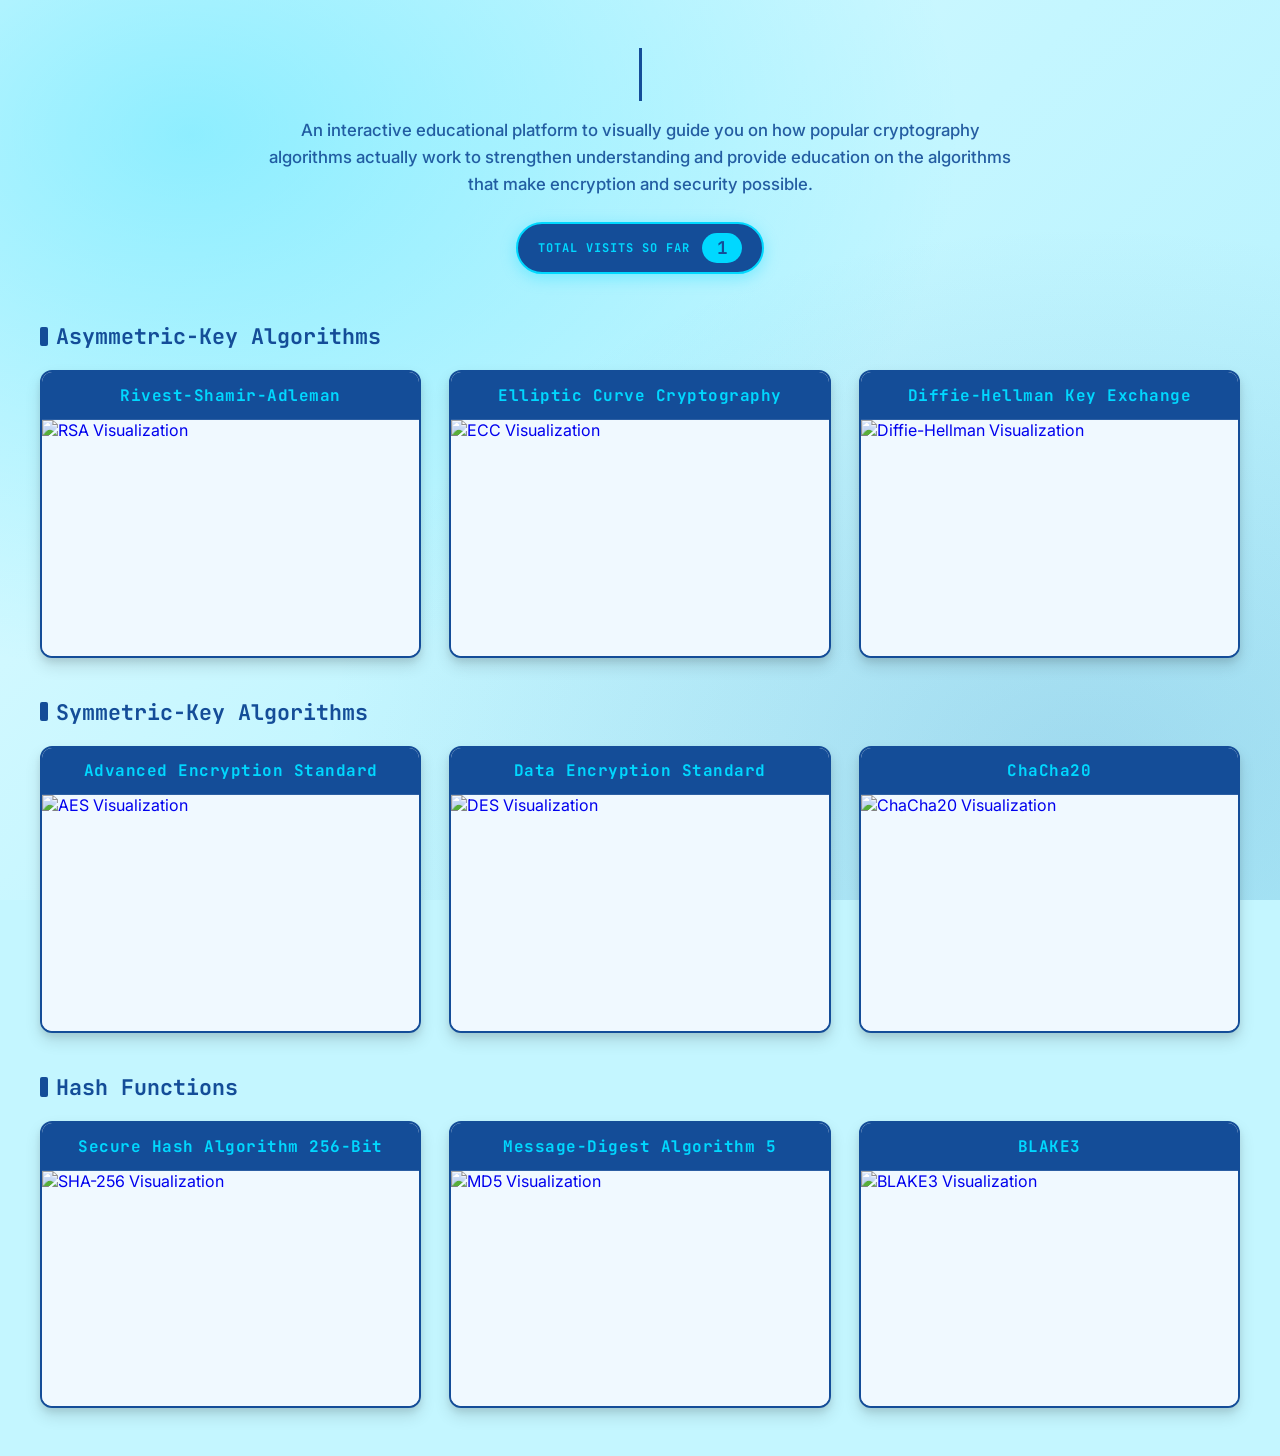
==== index.html @ eeede211 "Add files via upload" ====
<!DOCTYPE html>
<html lang="en">
<head>
    <meta charset="UTF-8">
    <meta name="viewport" content="width=device-width, initial-scale=1.0">
    <title>Cryptography Algorithm Visualizers</title>
    <link rel="preconnect" href="https://fonts.googleapis.com">
    <link rel="preconnect" href="https://fonts.gstatic.com" crossorigin>
    <link href="https://fonts.googleapis.com/css2?family=Inter:wght@400;500;600;700&family=JetBrains+Mono:wght@400;500;700&display=swap" rel="stylesheet">
    <link rel="stylesheet" href="style.css">
</head>
<body>
    <header class="header">
        <h1 class="typewriter1-title">Cryptography Algorithm Visualizers</h1>
        <p class="header-description">
            An interactive educational platform to visually guide you on how popular cryptography algorithms actually work to strengthen understanding and provide education on the algorithms that make encryption and security possible.
        </p>

        <!-- Total Visits Counter Badge -->
        <div class="visitor-counter">
            <span class="counter-label">TOTAL VISITS SO FAR</span>
            <span class="counter-number" id="visit-count">...</span>
        </div>
    </header>

    <main class="main-container">
        <section class="section">
            <h2 class="section-title">Asymmetric-Key Algorithms</h2>
            <div class="grid-container">
                <a href="RSA/rsa.html" class="card">
                    <div class="card-label">Rivest-Shamir-Adleman</div>
                    <img src="RSA/RSA.PNG" alt="RSA Visualization">
                </a>
                <a href="ECC/ecc.html" class="card">
                    <div class="card-label">Elliptic Curve Cryptography</div>
                    <img src="ECC/ECC.PNG" alt="ECC Visualization">
                </a>
                <a href="DiffieHelman/diffiehelman.html" class="card">
                    <div class="card-label">Diffie-Hellman Key Exchange</div>
                    <img src="DiffieHelman/DiffieHelman.PNG" alt="Diffie-Hellman Visualization">
                </a>
            </div>
        </section>

        <section class="section">
            <h2 class="section-title">Symmetric-Key Algorithms</h2>
            <div class="grid-container">
                <a href="AES/aes.html" class="card">
                    <div class="card-label">Advanced Encryption Standard</div>
                    <img src="AES/AES.PNG" alt="AES Visualization">
                </a>
                <a href="DES/des.html" class="card">
                    <div class="card-label">Data Encryption Standard</div>
                    <img src="DES/DES.PNG" alt="DES Visualization">
                </a>
                <a href="ChaCha20/chacha20.html" class="card">
                    <div class="card-label">ChaCha20</div>
                    <img src="ChaCha20/ChaCha20.PNG" alt="ChaCha20 Visualization">
                </a>
            </div>
        </section>

        <section class="section">
            <h2 class="section-title">Hash Functions</h2>
            <div class="grid-container">
                <a href="SHA256/sha256.html" class="card">
                    <div class="card-label">Secure Hash Algorithm 256-Bit</div>
                    <img src="SHA256/SHA256.PNG" alt="SHA-256 Visualization">
                </a>
                <a href="MD5/md5.html" class="card">
                    <div class="card-label">Message-Digest Algorithm 5</div>
                    <img src="MD5/MD5.PNG" alt="MD5 Visualization">
                </a>
                <a href="BLAKE3/blake3.html" class="card">
                    <div class="card-label">BLAKE3</div>
                    <img src="BLAKE3/BLAKE3.PNG" alt="BLAKE3 Visualization">
                </a>
            </div>
        </section>
    </main>

    <!-- Script to fetch and display actual visit count -->
    <script>
    const namespace = "novrelyaclara";
    const key = "Cryptography-Algorithm-Visualizers";

    // Hit the endpoint to increment and fetch the counter
    fetch(`https://v3.counterapi.dev/v1/${namespace}/${key}/up`)
        .then(res => res.json())
        .then(data => {
            if (data && data.count !== undefined) {
                document.getElementById('visit-count').innerText = data.count.toLocaleString();
            } else {
                document.getElementById('visit-count').innerText = '1';
            }
        })
        .catch(err => {
            console.error('Error loading view count:', err);
            document.getElementById('visit-count').innerText = '1';
        });
</script>
</body>
</html>
---- style.css ----
/* --- Root Variables --- */
:root {
    --bg-gradient: linear-gradient(135deg, #c4f6ff 0%, #e0f9ff 45%, #a8edeb 100%);
    --card-bg: #ffffff;
    --primary-blue: #144d98;
    --accent-cyan: #00d8ff;
    --text-dark: #000000;
    --border-color: #144d98;
    --accent-success: #00d8ff;
    --accent-error: #dc2626;
    --shadow-card: 0 8px 16px rgba(0, 0, 0, 0.12), 0 4px 6px rgba(0, 0, 0, 0.08);
    --shadow-hover: 0 16px 28px rgba(20, 77, 152, 0.25), 0 6px 12px rgba(0, 0, 0, 0.12);
}

/* --- Global Resets & Typography --- */
* {
    box-sizing: border-box;
    margin: 0;
    padding: 0;
}

body {
    background-color: #c4f6ff;
    background-image:
        radial-gradient(at 15% 15%, rgba(0, 216, 255, 0.35) 0px, transparent 50%),
        radial-gradient(at 85% 85%, rgba(20, 77, 152, 0.15) 0px, transparent 50%),
        linear-gradient(135deg, #e3fbff 0%, #c4f6ff 50%, #b2f1fd 100%);
    background-attachment: fixed;
    color: var(--text-dark);
    font-family: 'Inter', -apple-system, BlinkMacSystemFont, sans-serif;
    padding: 3rem 1.5rem;
    min-height: 100vh;
}

h1, h2, h3, .card-label, .btn-nav, .btn-reset, code, .typewriter1-title, .typewriter2-title, .typewriter3-title, .typewriter4-title, typewriter5-title {
    font-family: 'JetBrains Mono', monospace;
}

h1 {
    font-size: clamp(1.8rem, 3vw, 2.5rem);
    color: var(--primary-blue);
    font-weight: 700;
}

/* --- Layout Containers --- */
.main-container,
.flowchart-container {
    max-width: 1200px;
    margin: 0 auto;
    display: flex;
    flex-direction: column;
    gap: 2.5rem;
}

.section {
    display: flex;
    flex-direction: column;
}

.grid-container {
    display: grid;
    grid-template-columns: repeat(3, 1fr);
    gap: 1.75rem;
}

.section-title {
    font-style: normal;
    font-size: 1.35rem;
    font-weight: 700;
    margin-bottom: 1.25rem;
    color: var(--primary-blue);
    display: flex;
    align-items: center;
    gap: 0.5rem;
}

.section-title::before {
    content: '';
    display: inline-block;
    width: 8px;
    height: 1.2rem;
    background-color: var(--primary-blue);
    border-radius: 2px;
}

/* --- Header & Typewriter Header --- */
.header {
    display: flex;
    flex-direction: column;
    align-items: center;
    text-align: center;
    gap: 16px;
    margin-bottom: 3rem;
    max-width: 900px;
    margin-left: auto;
    margin-right: auto;
}

.header-description {
    font-size: 1.05rem;
    line-height: 1.6;
    color: var(--primary-blue);
    max-width: 750px;
    opacity: 0.9;
    font-weight: 500;
}

.header-buttons {
    display: flex;
    gap: 12px;
    justify-content: center;
}

.typewriter1-title {
    font-size: clamp(1.6rem, 3.2vw, 2.5rem);
    color: var(--primary-blue);
    font-weight: 700;
    white-space: nowrap;
    overflow: hidden;
    border-right: 3px solid var(--primary-blue);
    width: 0;
    animation:
        typing1 5s steps(34) infinite alternate,
        blink-caret 0.75s step-end infinite;
}

@keyframes typing1 {
    0% { width: 0; }
    40%, 85% { width: 34ch; }
    100% { width: 0; }
}

.typewriter2-title {
    font-size: clamp(1.6rem, 3.2vw, 2.5rem);
    color: var(--primary-blue);
    font-weight: 700;
    white-space: nowrap;
    overflow: hidden;
    border-right: 3px solid var(--primary-blue);
    width: 0;
    animation:
        typing2 5s steps(14) infinite alternate,
        blink-caret 0.75s step-end infinite;
}

@keyframes typing2 {
    0% { width: 0; }
    40%, 85% { width: 14ch; }
    100% { width: 0; }
}

.typewriter3-title {
    font-size: clamp(1.6rem, 3.2vw, 2.5rem);
    color: var(--primary-blue);
    font-weight: 700;
    white-space: nowrap;
    overflow: hidden;
    border-right: 3px solid var(--primary-blue);
    width: 0;
    animation:
        typing3 5s steps(17) infinite alternate,
        blink-caret 0.75s step-end infinite;
}

@keyframes typing3 {
    0% { width: 0; }
    40%, 85% { width: 17ch; }
    100% { width: 0; }
}

.typewriter4-title {
    font-size: clamp(1.6rem, 3.2vw, 2.5rem);
    color: var(--primary-blue);
    font-weight: 700;
    white-space: nowrap;
    overflow: hidden;
    border-right: 3px solid var(--primary-blue);
    width: 0;
    animation:
        typing4 5s steps(25) infinite alternate,
        blink-caret 0.75s step-end infinite;
}

@keyframes typing4 {
    0% { width: 0; }
    40%, 85% { width: 25ch; }
    100% { width: 0; }
}

.typewriter5-title {
    font-size: clamp(1.6rem, 3.2vw, 2.5rem);
    color: var(--primary-blue);
    font-weight: 700;
    white-space: nowrap;
    overflow: hidden;
    border-right: 3px solid var(--primary-blue);
    width: 0;
    animation:
        typing5 5s steps(19) infinite alternate,
        blink-caret 0.75s step-end infinite;
}

@keyframes typing5 {
    0% { width: 0; }
    40%, 85% { width: 19ch; }
    100% { width: 0; }
}

@keyframes blink-caret {
    from, to { border-color: transparent; }
    50% { border-color: var(--primary-blue); }
}

/* --- Standard Nav & Utility Buttons --- */
.btn-nav,
.btn-reset {
    background-color: var(--primary-blue);
    color: var(--accent-cyan);
    border: 2px solid var(--primary-blue);
    padding: 0.6rem 1.2rem;
    border-radius: 8px;
    font-weight: bold;
    font-size: 0.85rem;
    text-decoration: none;
    cursor: pointer;
    transition: all 0.25s cubic-bezier(0.4, 0, 0.2, 1);
    display: inline-flex;
    align-items: center;
    justify-content: center;
}

.btn-nav:hover,
.btn-reset:hover {
    background-color: var(--accent-cyan);
    color: var(--primary-blue);
    box-shadow: 0 4px 12px rgba(0, 216, 255, 0.3);
}

/* --- Navigation Cards --- */
.card {
    display: flex;
    flex-direction: column;
    text-decoration: none;
    border-radius: 12px;
    overflow: hidden;
    background-color: var(--card-bg);
    border: 2px solid var(--primary-blue);
    box-shadow: var(--shadow-card);
    transform: translateY(0);
    transition: transform 0.3s cubic-bezier(0.4, 0, 0.2, 1), box-shadow 0.3s cubic-bezier(0.4, 0, 0.2, 1), border-color 0.3s ease;
    cursor: pointer;
}

.card img {
    width: 100%;
    height: auto;
    aspect-ratio: 16 / 10;
    object-fit: cover;
    display: block;
    background-color: #f0f9ff;
}

.card:hover {
    transform: translateY(-6px);
    box-shadow: var(--shadow-hover);
    border-color: var(--accent-cyan);
}

.card:active {
    transform: translateY(-2px);
    box-shadow: 0 6px 12px rgba(0, 0, 0, 0.15);
}

.card-label {
    background-color: var(--primary-blue);
    color: var(--accent-cyan);
    font-size: 1rem;
    font-weight: 700;
    text-align: center;
    padding: 0.8rem 0.75rem;
    letter-spacing: 0.5px;
    transition: background-color 0.3s ease, color 0.3s ease;
    border-bottom: 1px solid rgba(255, 255, 255, 0.1);
}

.card:hover .card-label {
    background-color: var(--accent-cyan);
    color: var(--primary-blue);
}

/* --- Flowchart Cards --- */
.flow-card {
    background: var(--card-bg);
    border-radius: 12px;
    padding: 2rem;
    width: 100%;
    box-shadow: var(--shadow-card);
    border: 2px solid var(--primary-blue);
    position: relative;
    display: flex;
    flex-direction: column;
    align-items: center;
    text-align: center;
    transition: transform 0.3s ease, box-shadow 0.3s ease, opacity 0.3s ease;
}

.flow-card.active {
    border-color: var(--primary-blue);
}

.flow-card.completed {
    border-color: var(--accent-success);
}

.flow-card.locked {
    opacity: 0.6;
    pointer-events: none;
    filter: grayscale(0.4);
}

.card-badge {
    position: absolute;
    top: 1rem;
    right: 1.2rem;
    background: var(--primary-blue);
    color: var(--accent-cyan);
    font-size: 0.75rem;
    font-weight: bold;
    padding: 0.3rem 0.6rem;
    border-radius: 6px;
}

.flow-card.completed .card-badge {
    background: var(--accent-success);
    color: #ffffff;
}

.flow-card h2 {
    font-size: 1.3rem;
    color: var(--primary-blue);
    margin-bottom: 0.5rem;
    text-align: center;
}

.hint {
    font-size: 0.85rem;
    color: #334155;
    margin-bottom: 1.2rem;
    text-align: center;
}

/* --- Inputs & Interactive Fields --- */
.input-group {
    display: flex;
    gap: 1rem;
    width: 100%;
    justify-content: center;
    margin-bottom: 0.5rem;
}

.field {
    display: flex;
    flex-direction: column;
    align-items: center;
    width: 100%;
    margin-bottom: 1.2rem;
}

.field label {
    font-size: 0.85rem;
    font-weight: bold;
    margin-bottom: 0.5rem;
    color: var(--primary-blue);
    text-align: center;
}

.field input {
    width: 100%;
    padding: 0.75rem;
    border: 2px solid var(--primary-blue);
    border-radius: 8px;
    font-size: 1rem;
    outline: none;
    background-color: #f8fafc;
    color: var(--text-dark);
    text-align: center;
    transition: border-color 0.2s, background-color 0.2s;
}

.field input:focus {
    background-color: #ffffff;
    border-color: var(--accent-cyan);
}

.btn-step {
    width: 100%;
    background-color: var(--primary-blue);
    color: var(--accent-cyan);
    border: none;
    padding: 0.85rem;
    border-radius: 8px;
    font-size: 0.95rem;
    font-weight: bold;
    cursor: pointer;
    letter-spacing: 0.5px;
    transition: background-color 0.3s ease, color 0.3s ease;
}

.btn-step:hover:not(:disabled) {
    background-color: var(--accent-cyan);
    color: var(--primary-blue);
}

.btn-step:disabled {
    background-color: #94a3b8;
    color: #f1f5f9;
    cursor: not-allowed;
}

/* --- Flowchart Connectors --- */
.flow-connector {
    font-size: 1.8rem;
    font-weight: bold;
    color: var(--primary-blue);
    margin: 0.2rem 0;
    line-height: 1;
    text-align: center;
    transition: color 0.3s ease;
}

.flow-connector.active {
    color: var(--accent-success);
}

/* --- Output Display Boxes --- */
.step-output {
    display: none;
    width: 100%;
    margin-top: 1.2rem;
    padding: 1rem;
    border-radius: 8px;
    background-color: #e0f2fe;
    border: 2px solid var(--primary-blue);
    font-size: 0.88rem;
    line-height: 1.6;
    color: var(--text-dark);
    text-align: center;
}

.step-output.error {
    background-color: #fef2f2;
    border-color: var(--accent-error);
    color: var(--accent-error);
    font-weight: bold;
}

/* --- Success Banner --- */
.success-banner {
    background-color: var(--primary-blue);
    color: #ffffff;
    width: 100%;
    border-radius: 12px;
    padding: 1.2rem 1.5rem;
    margin: 1rem 0;
    text-align: center;
    font-weight: bold;
    box-shadow: var(--shadow-card);
    border: 2px solid var(--accent-cyan);
    display: flex;
    flex-direction: column;
    align-items: center;
}

.success-banner.hidden {
    display: none;
}

.key-display {
    display: flex;
    justify-content: center;
    align-items: center;
    margin-top: 0.8rem;
    font-weight: normal;
    font-size: 0.85rem;
    flex-wrap: wrap;
    gap: 1rem;
    width: 100%;
}

.key-display code {
    background: var(--accent-cyan);
    color: var(--primary-blue);
    padding: 0.2rem 0.6rem;
    border-radius: 4px;
    font-weight: bold;
}

/* --- Character Encryption Pipeline Grid --- */
.pipeline-grid {
    display: flex;
    flex-wrap: wrap;
    gap: 12px;
    margin-top: 10px;
    justify-content: center;
}

.char-card {
    border: 1px solid #ddd;
    border-radius: 8px;
    padding: 10px;
    background-color: #f9f9f9;
    text-align: center;
    min-width: 120px;
}

.char-header {
    font-size: 1.2rem;
    font-weight: bold;
    color: #333;
}

.char-arrow {
    font-size: 0.8rem;
    color: #666;
    margin: 4px 0;
}

.char-cipher {
    background-color: #e3f2fd;
    padding: 4px;
    border-radius: 4px;
}

/* --- Media Queries --- */
@media (max-width: 992px) {
    .grid-container {
        grid-template-columns: repeat(2, 1fr);
    }
}

@media (max-width: 640px) {
    .grid-container {
        grid-template-columns: 1fr;
        gap: 1.25rem;
    }

    body {
        padding: 2rem 1rem;
    }

    .input-group {
        flex-direction: column;
        gap: 0;
    }
}

/* --- Visitor Counter Badge --- */
.visitor-counter {
    display: inline-flex;
    align-items: center;
    gap: 0.75rem;
    background-color: var(--primary-blue);
    color: #ffffff;
    padding: 0.6rem 1.25rem;
    border-radius: 50px;
    border: 2px solid var(--accent-cyan);
    box-shadow: 0 4px 15px rgba(0, 216, 255, 0.35);
    margin-top: 0.5rem;
    transition: transform 0.3s ease, box-shadow 0.3s ease;
}

.visitor-counter:hover {
    transform: translateY(-2px);
    box-shadow: 0 6px 20px rgba(0, 216, 255, 0.5);
}

.counter-label {
    font-family: 'JetBrains Mono', monospace;
    font-size: 0.75rem;
    font-weight: 700;
    letter-spacing: 1px;
    color: var(--accent-cyan);
    text-transform: uppercase;
}

.counter-number {
    font-family: 'JetBrains Mono', monospace;
    font-size: 1.1rem;
    font-weight: 700;
    background-color: var(--accent-cyan);
    color: var(--primary-blue);
    padding: 0.2rem 0.6rem;
    border-radius: 20px;
    min-width: 2.5rem;
    text-align: center;
}

/* --- Reusable Cryptography Flowchart & Note Box Styles --- */

.algo-overview {
    display: flex;
    flex-direction: column;
    align-items: center;
    gap: 1.5rem;
    width: 100%;
    margin-top: 0.5rem;
}

.algo-diagram {
    display: flex;
    align-items: center;
    justify-content: center;
    gap: 1rem;
    width: 100%;
    max-width: 900px;
    background-color: rgba(255, 255, 255, 0.6);
    backdrop-filter: blur(8px);
    border: 2px solid var(--primary-blue);
    border-radius: 12px;
    padding: 1.25rem 1rem;
    box-shadow: var(--shadow-card);
}

.algo-node {
    flex: 1;
    display: flex;
    align-items: center;
    gap: 0.75rem;
    background: var(--card-bg);
    border: 1.5px solid var(--primary-blue);
    padding: 0.85rem 1rem;
    border-radius: 8px;
    text-align: left;
    transition: transform 0.25s ease, box-shadow 0.25s ease;
}

.algo-node:hover {
    transform: translateY(-2px);
    border-color: var(--accent-cyan);
    box-shadow: 0 4px 12px rgba(20, 77, 152, 0.15);
}

.algo-node-step {
    font-family: 'JetBrains Mono', monospace;
    font-size: 0.85rem;
    font-weight: 800;
    background-color: var(--primary-blue);
    color: var(--accent-cyan);
    padding: 0.35rem 0.55rem;
    border-radius: 6px;
    line-height: 1;
}

.algo-node-text strong {
    display: block;
    font-size: 0.88rem;
    color: var(--primary-blue);
    margin-bottom: 0.2rem;
}

.algo-node-text p {
    font-size: 0.75rem;
    color: #334155;
    line-height: 1.35;
    margin: 0;
}

.algo-arrow {
    font-family: 'JetBrains Mono', monospace;
    font-size: 1.25rem;
    font-weight: bold;
    color: var(--primary-blue);
    user-select: none;
}

/* Inline Info / Math Note Boxes */
.math-note-box {
    background-color: #f8fafc;
    border-left: 4px solid var(--primary-blue);
    padding: 12px 16px;
    margin-bottom: 1.2rem;
    border-radius: 0 8px 8px 0;
    font-size: 0.88rem;
    text-align: left;
    width: 100%;
    color: var(--text-dark);
}

.math-note-box p {
    margin: 6px 0 0 0;
    line-height: 1.5;
    color: #334155;
}

.math-note-box code {
    background-color: #e0f2fe;
    color: var(--primary-blue);
    padding: 2px 6px;
    border-radius: 4px;
    font-size: 0.82rem;
}

/* Character Transformation Pipeline */
.crypto-pipeline {
    display: flex;
    flex-wrap: wrap;
    gap: 12px;
    margin-top: 10px;
    justify-content: center;
}

/* Responsive adjustments for mobile screens */
@media (max-width: 820px) {
    .algo-diagram {
        flex-direction: column;
        gap: 0.75rem;
    }

    .algo-arrow {
        transform: rotate(90deg);
        margin: -0.25rem 0;
    }

    .algo-node {
        width: 100%;
    }
}
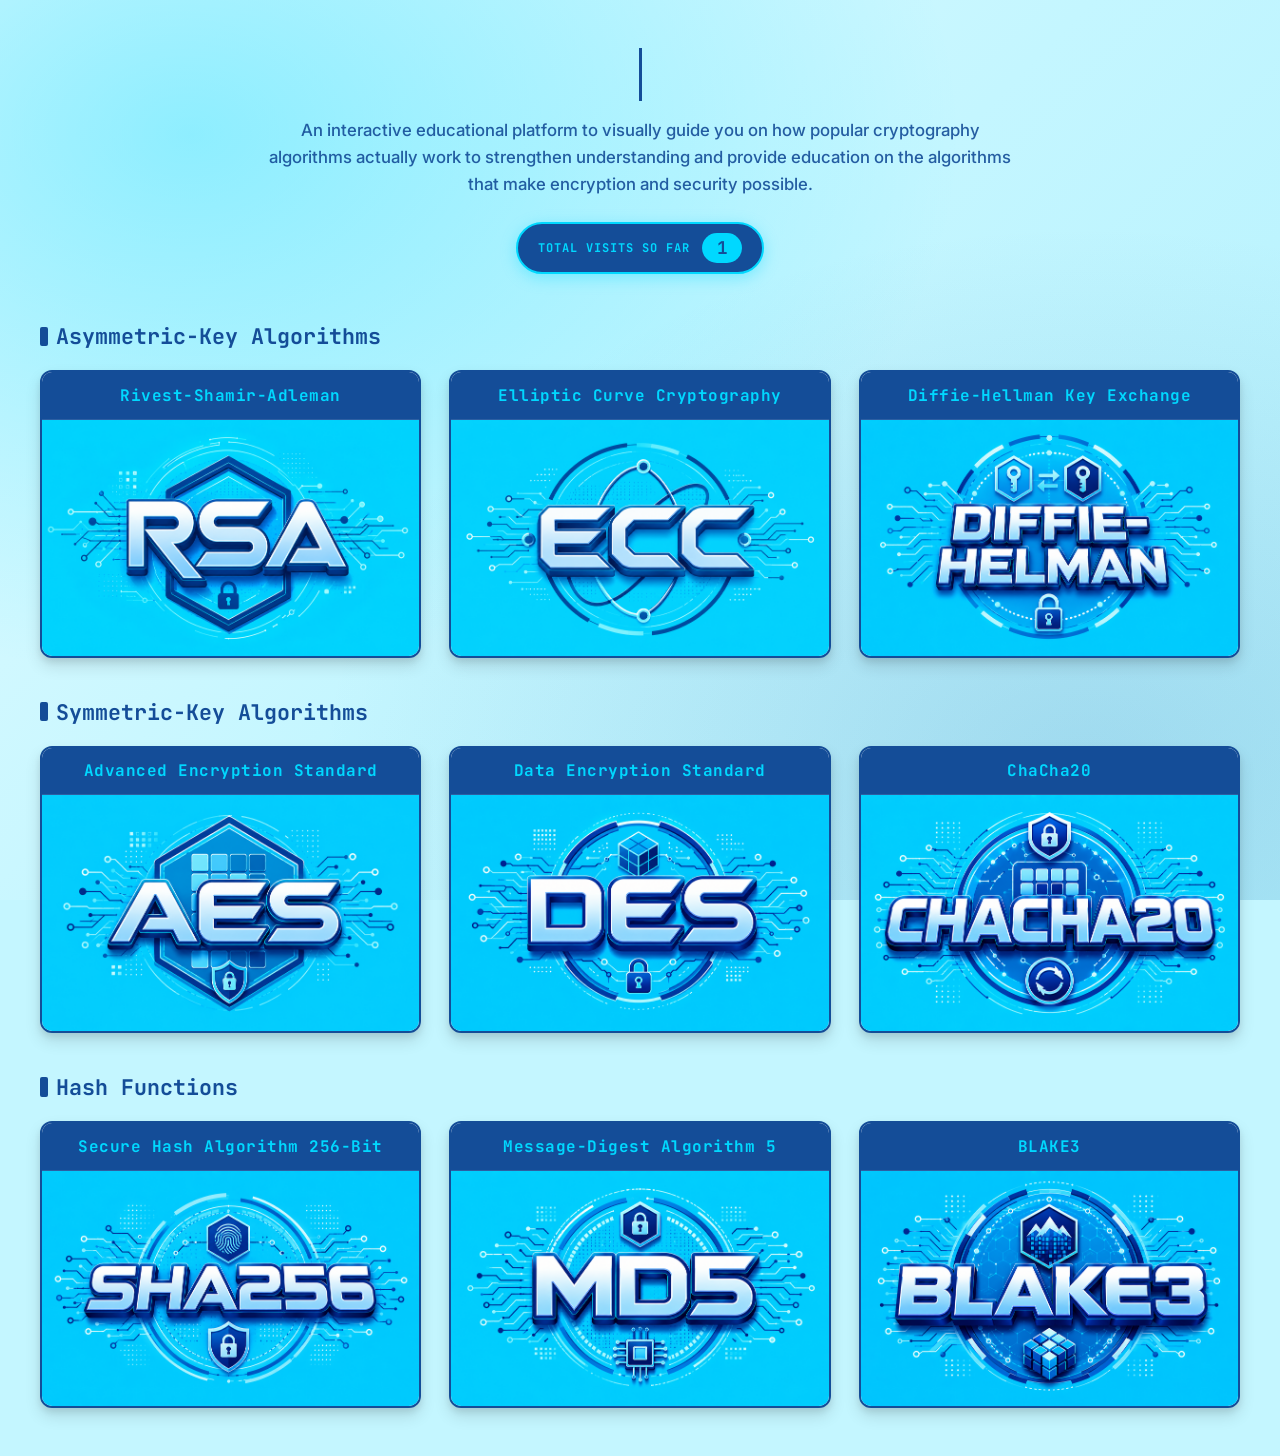
==== commit eb2a5811: "Add files via upload" ====
--- a/index.html
+++ b/index.html
@@ -4,6 +4,7 @@
     <meta charset="UTF-8">
     <meta name="viewport" content="width=device-width, initial-scale=1.0">
     <title>Cryptography Algorithm Visualizers</title>
+    <link class="icon" rel="icon" type="image/x-icon" href="favicon.ico" />
     <link rel="preconnect" href="https://fonts.googleapis.com">
     <link rel="preconnect" href="https://fonts.gstatic.com" crossorigin>
     <link href="https://fonts.googleapis.com/css2?family=Inter:wght@400;500;600;700&family=JetBrains+Mono:wght@400;500;700&display=swap" rel="stylesheet">
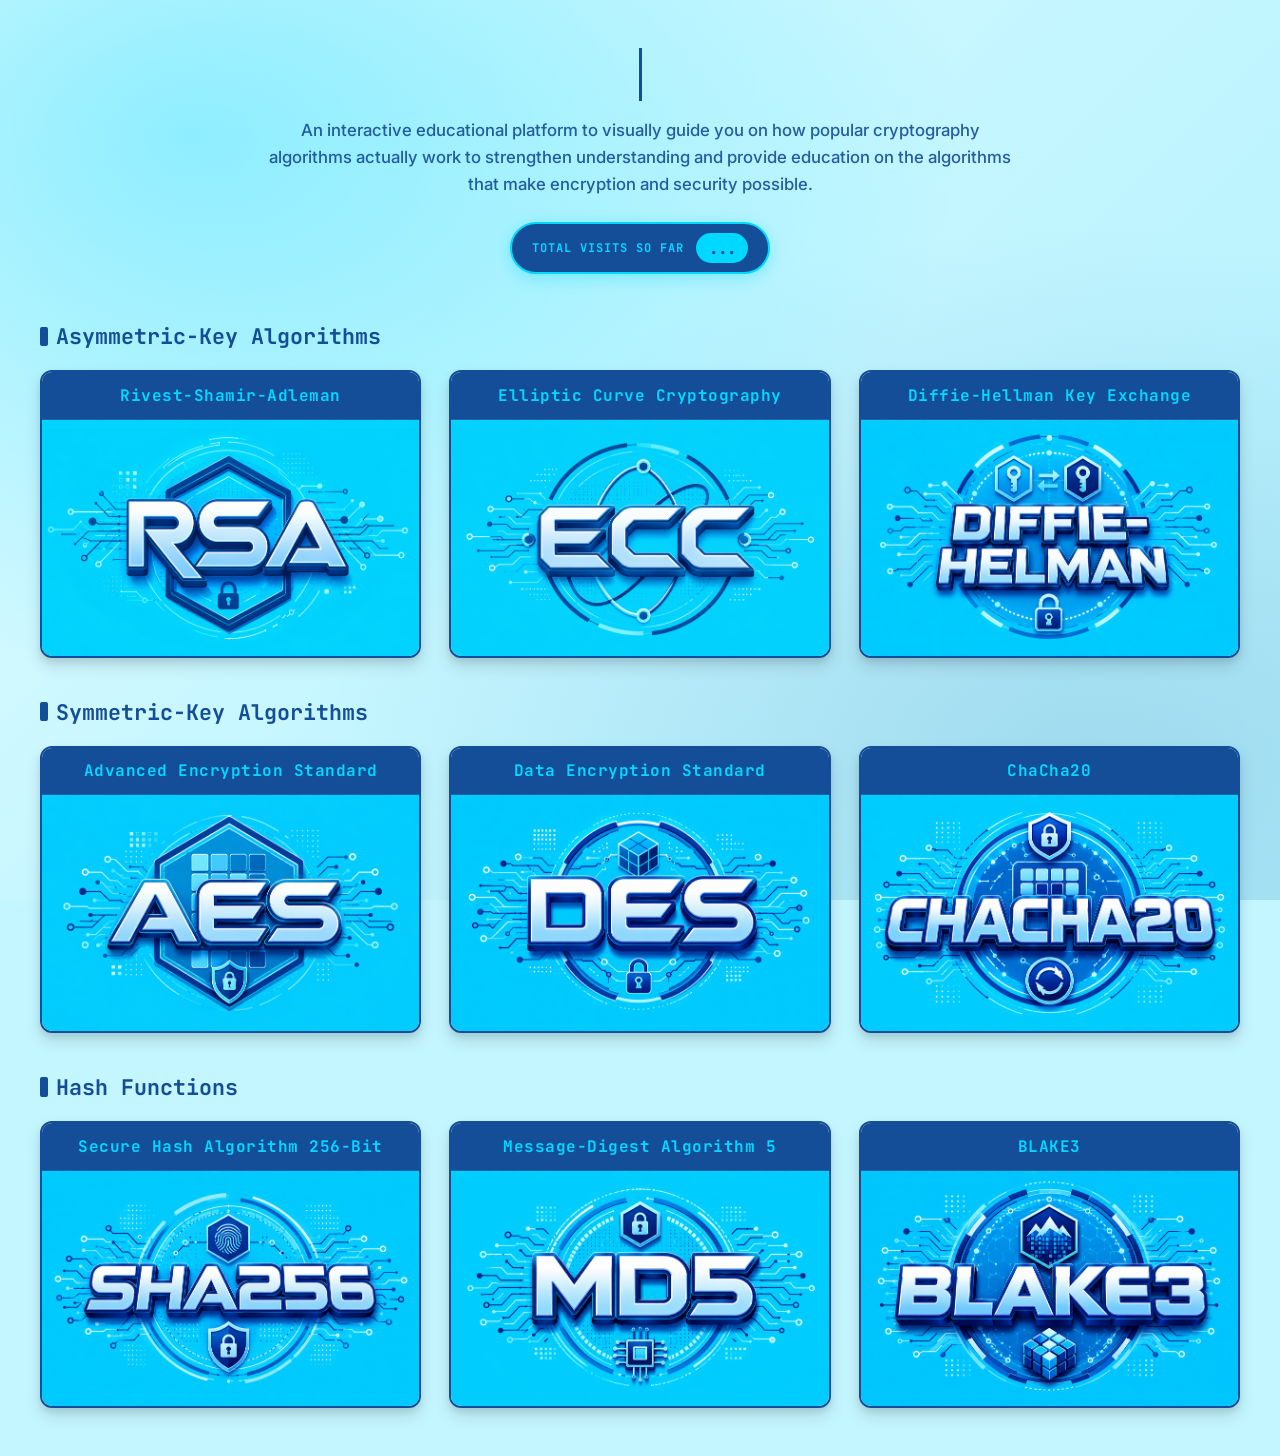
==== commit e5d61759: "Update index.html" ====
--- a/index.html
+++ b/index.html
@@ -86,19 +86,21 @@
     const key = "Cryptography-Algorithm-Visualizers";
 
     // Hit the endpoint to increment and fetch the counter
-    fetch(`https://v3.counterapi.dev/v1/${namespace}/${key}/up`)
-        .then(res => res.json())
-        .then(data => {
-            if (data && data.count !== undefined) {
-                document.getElementById('visit-count').innerText = data.count.toLocaleString();
-            } else {
-                document.getElementById('visit-count').innerText = '1';
-            }
-        })
-        .catch(err => {
-            console.error('Error loading view count:', err);
-            document.getElementById('visit-count').innerText = '1';
-        });
+    fetch(`https://api.counterapi.dev/v1/${namespace}/${key}/up`)
+    .then(res => res.json())
+    .then(data => {
+        // CounterAPI returns `value` or `data.up_count`
+        const currentCount = data.value ?? data.data?.up_count ?? data.count;
+
+        if (currentCount !== undefined) {
+            document.getElementById('visit-count').innerText = Number(currentCount).toLocaleString();
+        } else {
+            console.warn('Unexpected API response structure:', data);
+        }
+    })
+    .catch(err => {
+        console.error('Error loading view count:', err);
+    });
 </script>
 </body>
 </html>
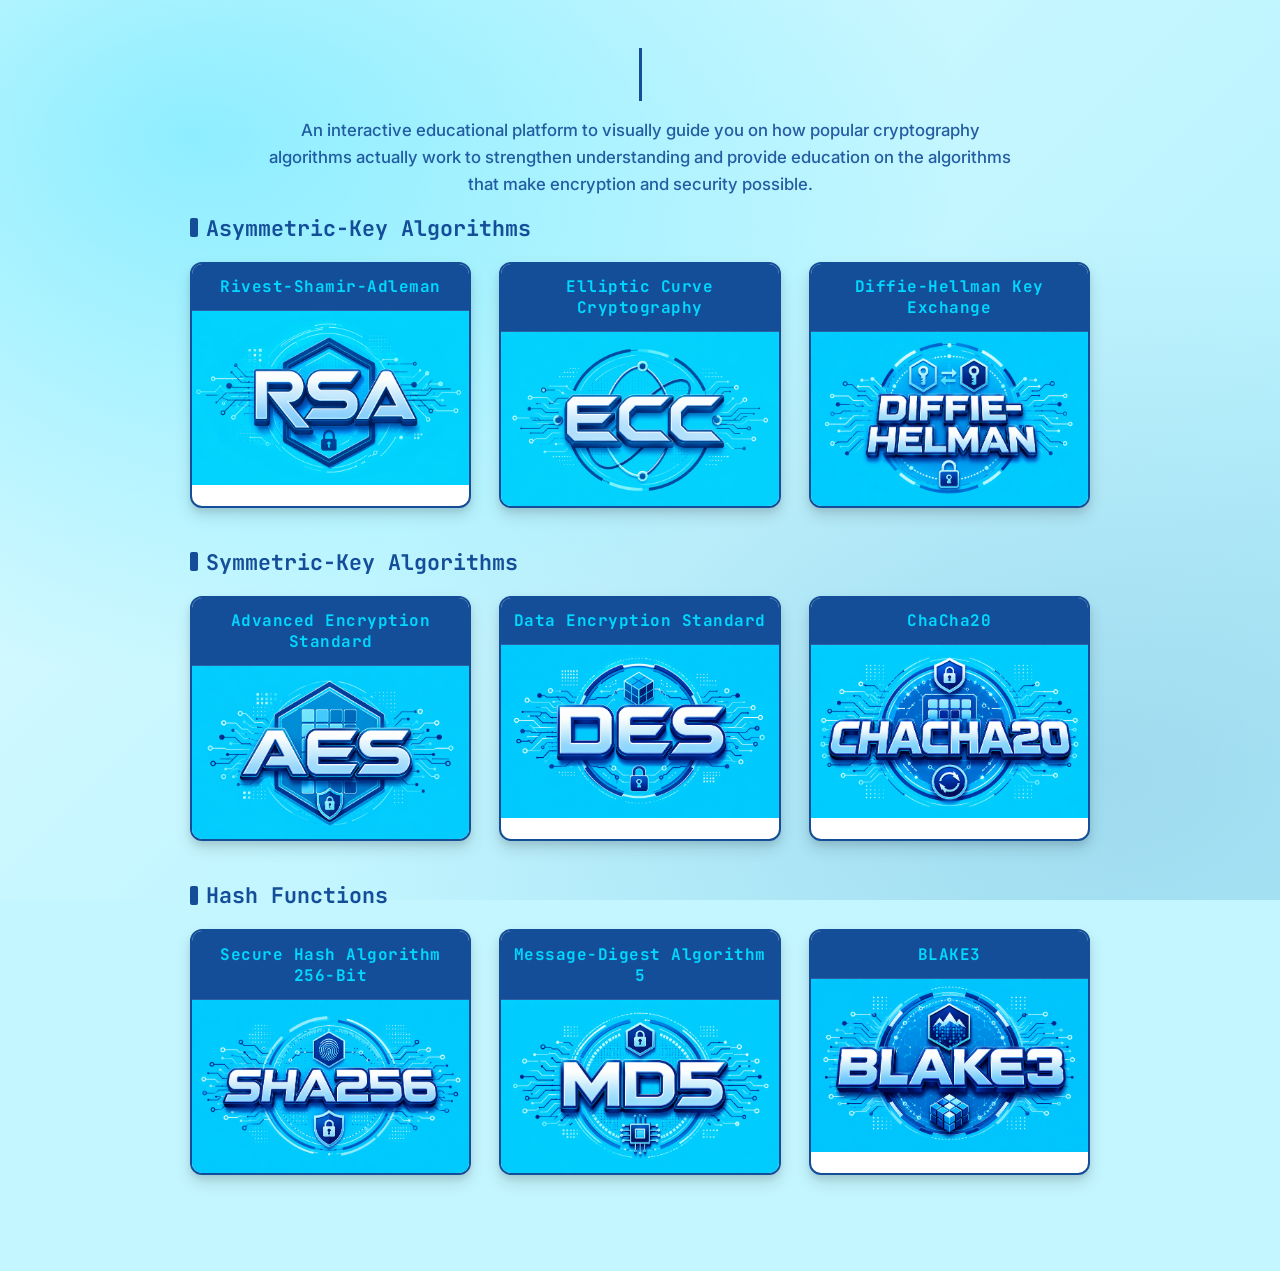
==== commit 221cf04c: "Update index.html" ====
--- a/index.html
+++ b/index.html
@@ -3,6 +3,7 @@
 <head>
     <meta charset="UTF-8">
     <meta name="viewport" content="width=device-width, initial-scale=1.0">
+    <meta name="google-site-verification" content="shQzwDN6scNFN-krA-88HyfGA7JR9Y-I3b_4QPDu_bs" />
     <title>Cryptography Algorithm Visualizers</title>
     <link class="icon" rel="icon" type="image/x-icon" href="favicon.ico" />
     <link rel="preconnect" href="https://fonts.googleapis.com">
@@ -16,14 +17,7 @@
         <p class="header-description">
             An interactive educational platform to visually guide you on how popular cryptography algorithms actually work to strengthen understanding and provide education on the algorithms that make encryption and security possible.
         </p>
-
-        <!-- Total Visits Counter Badge -->
-        <div class="visitor-counter">
-            <span class="counter-label">TOTAL VISITS SO FAR</span>
-            <span class="counter-number" id="visit-count">...</span>
-        </div>
-    </header>
-
+        
     <main class="main-container">
         <section class="section">
             <h2 class="section-title">Asymmetric-Key Algorithms</h2>
@@ -80,27 +74,5 @@
         </section>
     </main>
 
-    <!-- Script to fetch and display actual visit count -->
-    <script>
-    const namespace = "novrelyaclara";
-    const key = "Cryptography-Algorithm-Visualizers";
-
-    // Hit the endpoint to increment and fetch the counter
-    fetch(`https://api.counterapi.dev/v1/${namespace}/${key}/up`)
-    .then(res => res.json())
-    .then(data => {
-        // CounterAPI returns `value` or `data.up_count`
-        const currentCount = data.value ?? data.data?.up_count ?? data.count;
-
-        if (currentCount !== undefined) {
-            document.getElementById('visit-count').innerText = Number(currentCount).toLocaleString();
-        } else {
-            console.warn('Unexpected API response structure:', data);
-        }
-    })
-    .catch(err => {
-        console.error('Error loading view count:', err);
-    });
-</script>
 </body>
 </html>
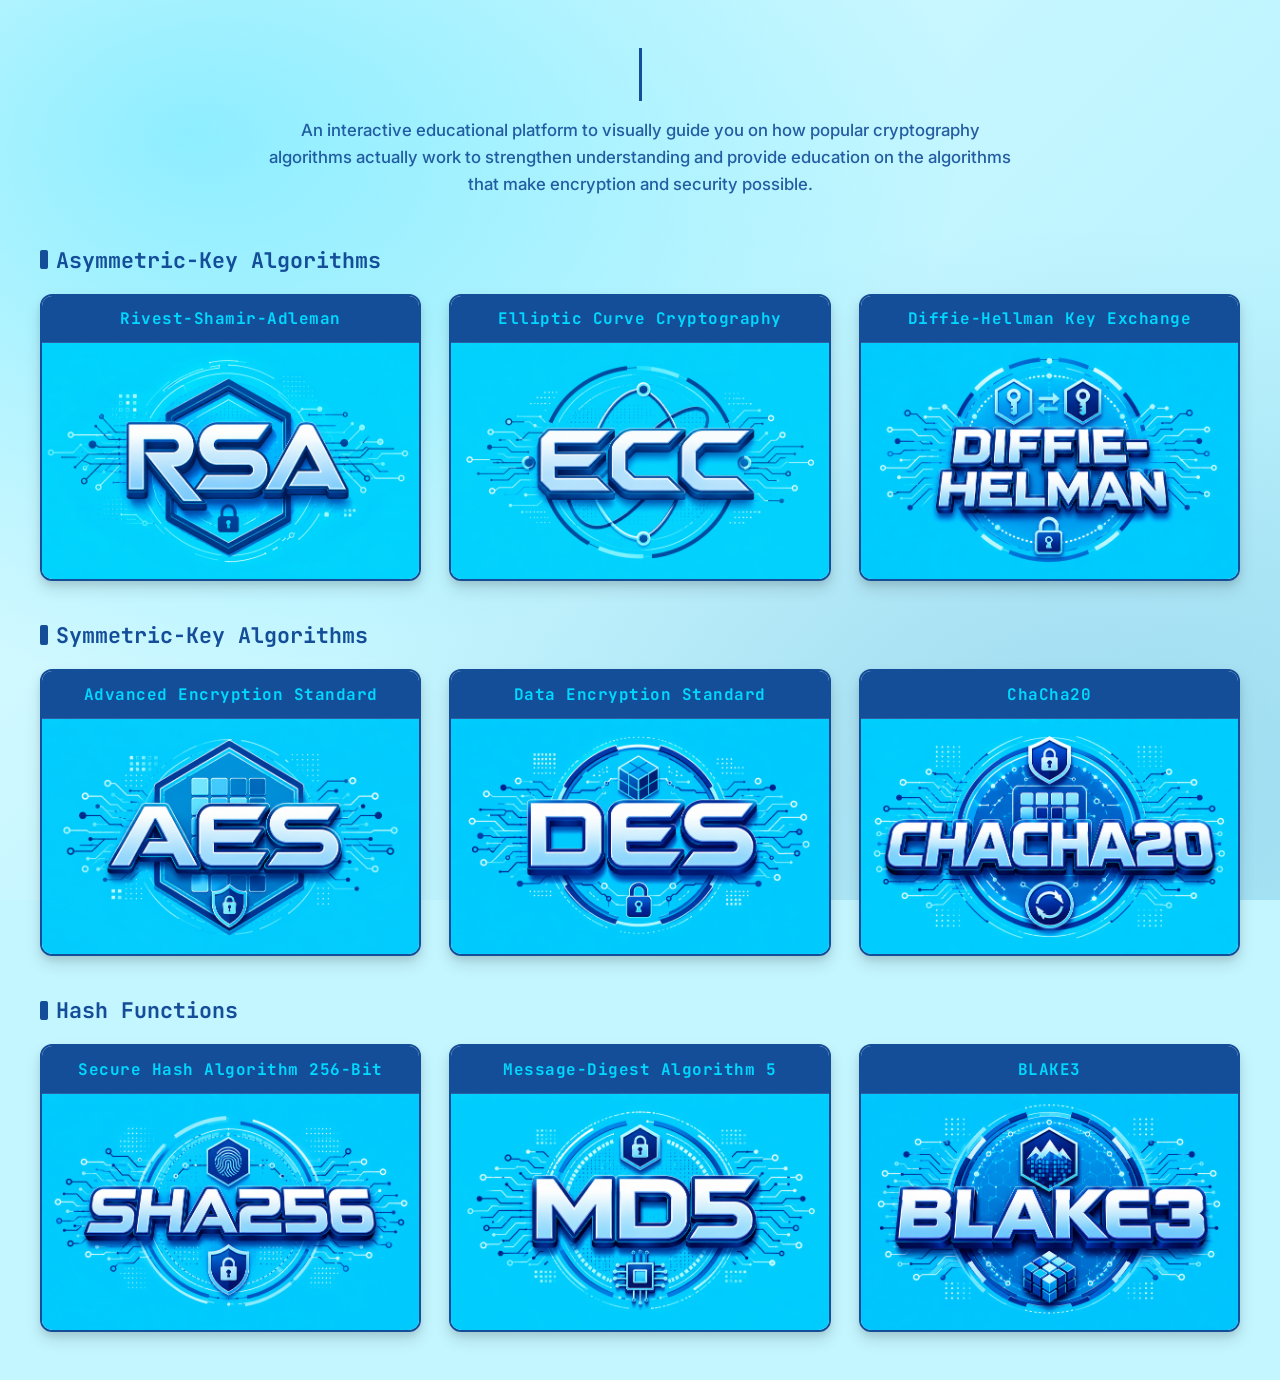
==== commit 1cb8baea: "Update index.html" ====
--- a/index.html
+++ b/index.html
@@ -17,6 +17,7 @@
         <p class="header-description">
             An interactive educational platform to visually guide you on how popular cryptography algorithms actually work to strengthen understanding and provide education on the algorithms that make encryption and security possible.
         </p>
+    </header>
         
     <main class="main-container">
         <section class="section">
